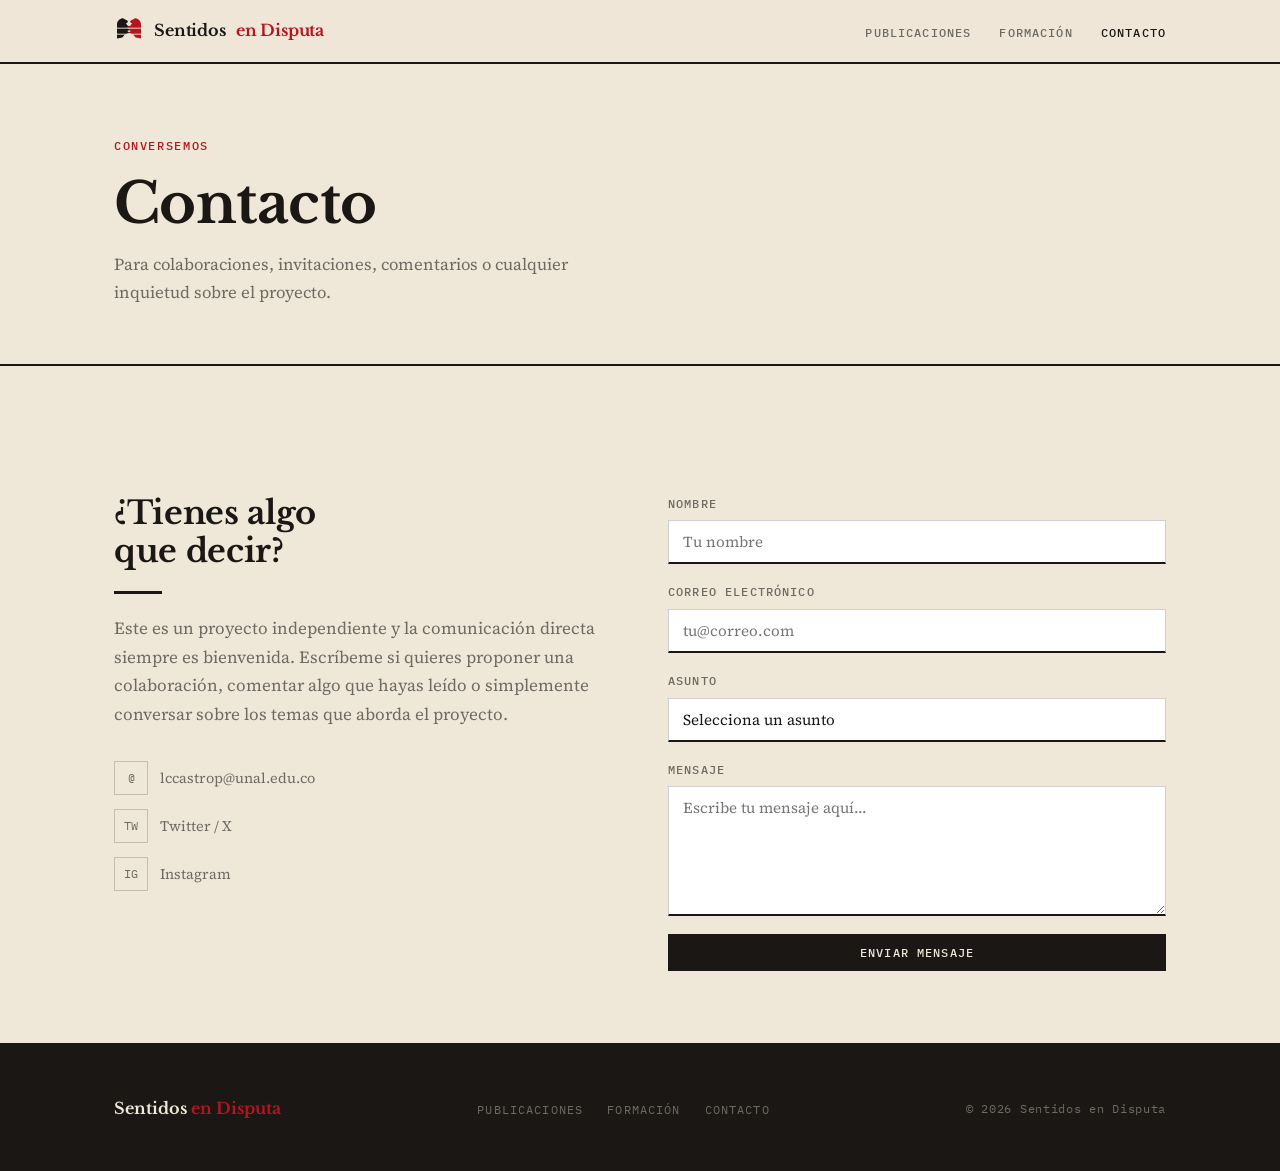
==== pages/contacto.html @ 9b0b1aa0 "Sitio inicial de Sentidos en Disputa (SED) HTML/CSS/JS estático para Vercel. Paleta rojinegra, tipog" ====
<!DOCTYPE html>
<html lang="es">
<head>
  <meta charset="UTF-8" />
  <meta name="viewport" content="width=device-width, initial-scale=1.0" />
  <title>Contacto — Sentidos en Disputa</title>
  <meta name="description" content="Ponte en contacto con Sentidos en Disputa (SED)." />
  <link rel="preconnect" href="https://fonts.googleapis.com" />
  <link rel="preconnect" href="https://fonts.gstatic.com" crossorigin />
  <link href="https://fonts.googleapis.com/css2?family=Libre+Baskerville:ital,wght@0,400;0,700;1,400&family=Source+Serif+4:ital,wght@0,400;0,600;1,400&family=IBM+Plex+Mono:wght@400;500&display=swap" rel="stylesheet" />
  <link rel="stylesheet" href="../css/style.css" />
</head>
<body>

  <nav class="site-nav">
    <div class="nav-inner">
      <a href="../index.html" class="nav-logo">
        <svg class="nav-logo-icon" viewBox="0 0 200 200" xmlns="http://www.w3.org/2000/svg" aria-hidden="true">
          <defs><path id="nf" d="M20,150 L20,52 C24,30 44,14 62,16 L88,30 L94,40 L80,50 L90,64 L120,76 L94,84 L104,94 L88,100 L104,112 L72,124 L56,144 Z"/></defs>
          <use href="#nf" fill="#1A1714"/>
          <use href="#nf" fill="#B5151F" transform="translate(200,0) scale(-1,1)"/>
          <rect x="0" y="78" width="200" height="6" fill="#EFE7D8"/>
          <rect x="0" y="118" width="200" height="6" fill="#EFE7D8"/>
        </svg>
        Sentidos <span>en Disputa</span>
      </a>
      <ul class="nav-links">
        <li><a href="publicaciones.html">Publicaciones</a></li>
        <li><a href="formacion.html">Formación</a></li>
        <li><a href="contacto.html">Contacto</a></li>
      </ul>
      <button class="nav-toggle" aria-label="Abrir menú" aria-expanded="false">
        <span></span><span></span><span></span>
      </button>
    </div>
  </nav>

  <main>
    <header class="page-header">
      <div class="container">
        <span class="section-label">Conversemos</span>
        <h1>Contacto</h1>
        <p>Para colaboraciones, invitaciones, comentarios o cualquier inquietud sobre el proyecto.</p>
      </div>
    </header>

    <section>
      <div class="container">
        <div class="contact-grid">

          <div class="contact-info">
            <h2>¿Tienes algo<br />que decir?</h2>
            <div class="divider"></div>
            <p>
              Este es un proyecto independiente y la comunicación directa siempre es bienvenida.
              Escríbeme si quieres proponer una colaboración, comentar algo que hayas leído o
              simplemente conversar sobre los temas que aborda el proyecto.
            </p>
            <div class="contact-detail" style="margin-top: 32px;">
              <a href="mailto:lccastrop@unal.edu.co">
                <span class="contact-icon">@</span>
                lccastrop@unal.edu.co
              </a>
              <a href="#" target="_blank" rel="noopener">
                <span class="contact-icon">TW</span>
                Twitter / X
              </a>
              <a href="#" target="_blank" rel="noopener">
                <span class="contact-icon">IG</span>
                Instagram
              </a>
            </div>
          </div>

          <div>
            <form id="contact-form" action="https://formspree.io/f/XXXXXXXX" method="POST">
              <!--
                Para activar: crea una cuenta en formspree.io,
                crea un Form y reemplaza XXXXXXXX con tu Form ID.
              -->
              <div class="form-group">
                <label for="nombre">Nombre</label>
                <input type="text" id="nombre" name="nombre" placeholder="Tu nombre" required />
              </div>

              <div class="form-group">
                <label for="email">Correo electrónico</label>
                <input type="email" id="email" name="email" placeholder="tu@correo.com" required />
              </div>

              <div class="form-group">
                <label for="asunto">Asunto</label>
                <select id="asunto" name="asunto">
                  <option value="">Selecciona un asunto</option>
                  <option value="colaboracion">Propuesta de colaboración</option>
                  <option value="invitacion">Invitación</option>
                  <option value="comentario">Comentario sobre el contenido</option>
                  <option value="otro">Otro</option>
                </select>
              </div>

              <div class="form-group">
                <label for="mensaje">Mensaje</label>
                <textarea id="mensaje" name="mensaje" placeholder="Escribe tu mensaje aquí…" required></textarea>
              </div>

              <button type="submit" class="btn btn-primary" style="width:100%; justify-content:center;">
                Enviar mensaje
              </button>
            </form>
          </div>

        </div>
      </div>
    </section>
  </main>

  <footer class="site-footer">
    <div class="container">
      <div class="footer-inner">
        <span class="footer-logo">Sentidos <span>en Disputa</span></span>
        <ul class="footer-links">
          <li><a href="publicaciones.html">Publicaciones</a></li>
          <li><a href="formacion.html">Formación</a></li>
          <li><a href="contacto.html">Contacto</a></li>
        </ul>
        <p class="footer-copy">&copy; 2026 Sentidos en Disputa</p>
      </div>
    </div>
  </footer>

  <script src="../js/main.js"></script>
</body>
</html>
---- css/style.css ----
/* ===========================
   Sentidos en Disputa (SED)
   Sistema gráfico v2 — rojinegro
   =========================== */

:root {
  --negro:      #1A1714;
  --rojo:       #B5151F;
  --papel:      #EFE7D8;
  --gris-ceniza:#6E6A63;
  --oxido:      #B5651D;

  --font-display: 'Libre Baskerville', Georgia, serif;
  --font-body:    'Source Serif 4', Georgia, serif;
  --font-mono:    'IBM Plex Mono', monospace;

  --max-width:  1100px;
  --nav-height: 64px;
  --transition: 0.22s ease;
}

*, *::before, *::after { box-sizing: border-box; margin: 0; padding: 0; }

html { scroll-behavior: smooth; }

body {
  background: var(--papel);
  color: var(--negro);
  font-family: var(--font-body);
  font-size: 17px;
  line-height: 1.7;
  min-height: 100vh;
  display: flex;
  flex-direction: column;
}

a {
  color: var(--oxido);
  text-decoration: none;
  transition: color var(--transition);
}

a:hover { color: var(--rojo); }

img { max-width: 100%; display: block; }

/* ===========================
   TIPOGRAFÍA
   =========================== */

h1, h2, h3, h4 {
  font-family: var(--font-display);
  font-weight: 700;
  letter-spacing: -0.01em;
  line-height: 1.2;
  color: var(--negro);
}

h1 { font-size: clamp(2rem, 5vw, 3.5rem); }
h2 { font-size: clamp(1.4rem, 3vw, 2rem); }
h3 { font-size: clamp(1rem, 2vw, 1.3rem); }

p { color: var(--negro); max-width: 68ch; }

strong { color: var(--negro); }

/* ===========================
   LAYOUT
   =========================== */

.container {
  width: 100%;
  max-width: var(--max-width);
  margin: 0 auto;
  padding: 0 24px;
}

main { flex: 1; }

section { padding: 72px 0; }

.section-label {
  font-family: var(--font-mono);
  font-size: 0.72rem;
  font-weight: 500;
  letter-spacing: 0.14em;
  text-transform: uppercase;
  color: var(--rojo);
  display: block;
  margin-bottom: 14px;
}

.divider {
  width: 48px;
  height: 3px;
  background: var(--negro);
  margin: 20px 0;
}

/* Tajo diagonal — elemento de identidad del manual */
.tajo {
  width: 100%;
  height: 14px;
  background: repeating-linear-gradient(115deg, var(--negro) 0 2px, transparent 2px 14px);
  margin: 56px 0;
}

/* ===========================
   NAVEGACIÓN
   =========================== */

.site-nav {
  position: fixed;
  top: 0; left: 0; right: 0;
  height: var(--nav-height);
  background: rgba(239, 231, 216, 0.96);
  backdrop-filter: blur(10px);
  -webkit-backdrop-filter: blur(10px);
  border-bottom: 2px solid var(--negro);
  z-index: 1000;
  display: flex;
  align-items: center;
}

.nav-inner {
  display: flex;
  align-items: center;
  justify-content: space-between;
  width: 100%;
  max-width: var(--max-width);
  margin: 0 auto;
  padding: 0 24px;
}

.nav-logo {
  font-family: var(--font-display);
  font-weight: 700;
  font-size: 1rem;
  color: var(--negro);
  letter-spacing: -0.01em;
  display: flex;
  align-items: center;
  gap: 10px;
}

.nav-logo span { color: var(--rojo); }

.nav-logo-icon { width: 30px; height: 30px; flex-shrink: 0; }

.nav-links {
  display: flex;
  align-items: center;
  gap: 28px;
  list-style: none;
}

.nav-links a {
  font-family: var(--font-mono);
  font-size: 0.72rem;
  font-weight: 500;
  letter-spacing: 0.1em;
  text-transform: uppercase;
  color: var(--gris-ceniza);
  transition: color var(--transition);
}

.nav-links a:hover,
.nav-links a.active { color: var(--negro); }

.nav-toggle {
  display: none;
  background: none;
  border: none;
  cursor: pointer;
  flex-direction: column;
  gap: 5px;
  padding: 4px;
}

.nav-toggle span {
  display: block;
  width: 24px;
  height: 2px;
  background: var(--negro);
  transition: all var(--transition);
}

/* ===========================
   HERO
   =========================== */

.hero {
  min-height: 100vh;
  display: flex;
  align-items: center;
  padding-top: var(--nav-height);
  position: relative;
  overflow: hidden;
}

.hero::before {
  content: '';
  position: absolute;
  inset: 0;
  background: radial-gradient(ellipse at 78% 40%, rgba(181,21,31,0.05) 0%, transparent 60%);
  pointer-events: none;
}

.hero::after {
  content: '';
  position: absolute;
  bottom: 0; left: 0; right: 0;
  height: 10px;
  background: repeating-linear-gradient(115deg, var(--negro) 0 2px, transparent 2px 14px);
}

.hero-content { max-width: 680px; }

.hero-eyebrow {
  font-family: var(--font-mono);
  font-size: 0.72rem;
  font-weight: 500;
  letter-spacing: 0.16em;
  text-transform: uppercase;
  color: var(--rojo);
  margin-bottom: 20px;
  display: flex;
  align-items: center;
  gap: 12px;
}

.hero-eyebrow::before {
  content: '';
  display: inline-block;
  width: 28px;
  height: 2px;
  background: var(--rojo);
}

.hero h1 { margin-bottom: 24px; }

.hero h1 em { font-style: italic; color: var(--rojo); }

.hero-description {
  font-family: var(--font-body);
  font-size: 1.1rem;
  line-height: 1.8;
  color: var(--gris-ceniza);
  margin-bottom: 40px;
  max-width: 54ch;
}

.hero-actions { display: flex; gap: 16px; flex-wrap: wrap; }

/* ===========================
   BOTONES
   =========================== */

.btn {
  display: inline-flex;
  align-items: center;
  gap: 8px;
  padding: 11px 26px;
  font-family: var(--font-mono);
  font-size: 0.72rem;
  font-weight: 500;
  letter-spacing: 0.1em;
  text-transform: uppercase;
  border: none;
  cursor: pointer;
  transition: all var(--transition);
  text-decoration: none;
}

.btn-primary { background: var(--negro); color: var(--papel); }
.btn-primary:hover { background: var(--rojo); color: var(--papel); }

.btn-outline { background: transparent; color: var(--negro); border: 2px solid var(--negro); }
.btn-outline:hover { border-color: var(--rojo); color: var(--rojo); }

/* ===========================
   CARDS
   =========================== */

.card-grid {
  display: grid;
  grid-template-columns: repeat(auto-fill, minmax(280px, 1fr));
  gap: 20px;
  margin-top: 40px;
}

.card {
  background: #fff;
  border: 1px solid rgba(26,23,20,0.12);
  border-top: 3px solid var(--negro);
  padding: 28px;
  transition: border-top-color var(--transition), transform var(--transition);
  display: flex;
  flex-direction: column;
}

.card:hover { border-top-color: var(--rojo); transform: translateY(-2px); }

.card-tag {
  font-family: var(--font-mono);
  font-size: 0.68rem;
  font-weight: 500;
  letter-spacing: 0.14em;
  text-transform: uppercase;
  color: var(--rojo);
  margin-bottom: 14px;
}

.card h3 { font-size: 1.05rem; margin-bottom: 10px; }

.card p { font-size: 0.9rem; color: var(--gris-ceniza); flex: 1; }

.card-link {
  display: inline-flex;
  align-items: center;
  gap: 6px;
  font-family: var(--font-mono);
  font-size: 0.72rem;
  font-weight: 500;
  letter-spacing: 0.1em;
  text-transform: uppercase;
  color: var(--oxido);
  margin-top: 20px;
}

.card-link::after { content: '→'; transition: transform var(--transition); }
.card:hover .card-link::after { transform: translateX(4px); }

/* ===========================
   PAGE HEADER
   =========================== */

.page-header {
  padding-top: calc(var(--nav-height) + 72px);
  padding-bottom: 56px;
  border-bottom: 2px solid var(--negro);
}

.page-header h1 { margin-bottom: 14px; }

.page-header p { font-size: 1.05rem; color: var(--gris-ceniza); max-width: 58ch; }

/* ===========================
   BLOG
   =========================== */

.post-list { margin-top: 40px; }

.post-item {
  display: grid;
  grid-template-columns: 120px 1fr;
  gap: 28px;
  padding: 28px 0;
  border-bottom: 1px solid rgba(26,23,20,0.15);
  align-items: start;
}

.post-item:first-child { border-top: 1px solid rgba(26,23,20,0.15); }

.post-date {
  font-family: var(--font-mono);
  font-size: 0.72rem;
  color: var(--gris-ceniza);
  padding-top: 3px;
}

.post-body h3 { margin-bottom: 8px; transition: color var(--transition); }
.post-item:hover .post-body h3 { color: var(--rojo); }

.post-body p { font-size: 0.92rem; color: var(--gris-ceniza); }

.post-tags { display: flex; gap: 8px; flex-wrap: wrap; margin-top: 10px; }

.tag {
  font-family: var(--font-mono);
  font-size: 0.68rem;
  font-weight: 500;
  letter-spacing: 0.1em;
  text-transform: uppercase;
  color: var(--rojo);
  border: 1px solid rgba(181,21,31,0.35);
  padding: 3px 9px;
  background: transparent;
}

/* ===========================
   SOBRE MÍ
   =========================== */

.about-grid {
  display: grid;
  grid-template-columns: 1fr 2fr;
  gap: 56px;
  align-items: start;
  margin-top: 56px;
}

.about-photo {
  aspect-ratio: 3/4;
  background: rgba(26,23,20,0.06);
  border: 1px solid rgba(26,23,20,0.15);
  display: flex;
  align-items: center;
  justify-content: center;
  color: var(--gris-ceniza);
  font-family: var(--font-mono);
  font-size: 0.72rem;
  letter-spacing: 0.1em;
  text-transform: uppercase;
  overflow: hidden;
}

.about-photo img { width: 100%; height: 100%; object-fit: cover; }

.about-text h2 { margin-bottom: 20px; }
.about-text p + p { margin-top: 16px; }
.about-links { display: flex; flex-wrap: wrap; gap: 12px; margin-top: 28px; }

/* ===========================
   MULTIMEDIA
   =========================== */

.media-grid {
  display: grid;
  grid-template-columns: repeat(auto-fill, minmax(300px, 1fr));
  gap: 20px;
  margin-top: 40px;
}

.media-item {
  background: #fff;
  border: 1px solid rgba(26,23,20,0.12);
  border-top: 3px solid var(--negro);
  overflow: hidden;
  transition: border-top-color var(--transition);
}

.media-item:hover { border-top-color: var(--rojo); }

.media-thumb {
  aspect-ratio: 16/9;
  background: rgba(26,23,20,0.06);
  display: flex;
  align-items: center;
  justify-content: center;
  position: relative;
  overflow: hidden;
}

.media-thumb iframe { width: 100%; height: 100%; border: none; }

.media-play {
  width: 52px;
  height: 52px;
  border-radius: 50%;
  background: rgba(239,231,216,0.92);
  border: 2px solid var(--negro);
  display: flex;
  align-items: center;
  justify-content: center;
  transition: all var(--transition);
}

.media-play svg { width: 18px; height: 18px; fill: var(--negro); margin-left: 3px; }
.media-item:hover .media-play { background: var(--negro); }
.media-item:hover .media-play svg { fill: var(--papel); }

.media-info { padding: 18px 22px; }
.media-info h3 { font-size: 0.95rem; margin-bottom: 5px; }
.media-info p { font-size: 0.85rem; color: var(--gris-ceniza); }

/* ===========================
   CONTACTO
   =========================== */

.contact-grid {
  display: grid;
  grid-template-columns: 1fr 1fr;
  gap: 56px;
  margin-top: 56px;
  align-items: start;
}

.contact-info p { color: var(--gris-ceniza); margin-bottom: 28px; }

.contact-detail { display: flex; flex-direction: column; gap: 14px; }

.contact-detail a {
  display: flex;
  align-items: center;
  gap: 12px;
  color: var(--gris-ceniza);
  font-size: 0.9rem;
  transition: color var(--transition);
}

.contact-detail a:hover { color: var(--rojo); }

.contact-icon {
  width: 34px;
  height: 34px;
  border: 1px solid rgba(26,23,20,0.2);
  display: flex;
  align-items: center;
  justify-content: center;
  flex-shrink: 0;
  font-family: var(--font-mono);
  font-size: 0.72rem;
}

form { display: flex; flex-direction: column; gap: 18px; }

.form-group { display: flex; flex-direction: column; gap: 7px; }

label {
  font-family: var(--font-mono);
  font-size: 0.72rem;
  font-weight: 500;
  letter-spacing: 0.1em;
  text-transform: uppercase;
  color: var(--gris-ceniza);
}

input, textarea, select {
  background: #fff;
  border: 1px solid rgba(26,23,20,0.2);
  border-bottom: 2px solid var(--negro);
  color: var(--negro);
  font-family: var(--font-body);
  font-size: 0.95rem;
  padding: 10px 14px;
  width: 100%;
  outline: none;
  transition: border-bottom-color var(--transition);
  -webkit-appearance: none;
}

input:focus, textarea:focus, select:focus { border-bottom-color: var(--rojo); }

textarea { min-height: 130px; resize: vertical; }

/* ===========================
   FOOTER
   =========================== */

.site-footer {
  background: var(--negro);
  border-top: 3px solid var(--negro);
  padding: 48px 0;
  margin-top: auto;
}

.footer-inner {
  display: flex;
  align-items: center;
  justify-content: space-between;
  flex-wrap: wrap;
  gap: 16px;
}

.footer-logo {
  font-family: var(--font-display);
  font-size: 1rem;
  color: var(--papel);
  font-weight: 700;
}

.footer-logo span { color: var(--rojo); }

.footer-copy {
  font-family: var(--font-mono);
  font-size: 0.72rem;
  color: var(--gris-ceniza);
  letter-spacing: 0.06em;
}

.footer-links { display: flex; gap: 24px; list-style: none; }

.footer-links a {
  font-family: var(--font-mono);
  font-size: 0.72rem;
  letter-spacing: 0.1em;
  text-transform: uppercase;
  color: var(--gris-ceniza);
  transition: color var(--transition);
}

.footer-links a:hover { color: var(--papel); }

/* ===========================
   LÍNEAS DE TRABAJO
   =========================== */

.lineas-grid { display: flex; flex-direction: column; margin-top: 40px; }

.linea-item {
  display: grid;
  grid-template-columns: 64px 1fr;
  gap: 28px;
  padding: 36px 0;
  border-bottom: 1px solid rgba(26,23,20,0.15);
  align-items: start;
}

.linea-item:first-child { border-top: 1px solid rgba(26,23,20,0.15); }

.linea-number {
  font-family: var(--font-display);
  font-size: 2.5rem;
  font-weight: 700;
  color: rgba(26,23,20,0.12);
  line-height: 1;
  padding-top: 2px;
  transition: color var(--transition);
}

.linea-item:hover .linea-number { color: var(--rojo); }

.linea-content h3 { margin-bottom: 10px; font-size: 1.15rem; }

.linea-content p { font-size: 0.92rem; color: var(--gris-ceniza); max-width: 60ch; }

.linea-keywords { display: flex; gap: 8px; flex-wrap: wrap; margin-top: 14px; }

/* ===========================
   PROYECTO
   =========================== */

.proyecto-body {
  display: grid;
  grid-template-columns: 2fr 1fr;
  gap: 56px;
  margin-top: 56px;
  align-items: start;
}

.proyecto-text p + p { margin-top: 18px; }
.proyecto-text h2 { margin-top: 40px; margin-bottom: 14px; }

.proyecto-sidebar { position: sticky; top: calc(var(--nav-height) + 28px); }

.sidebar-box {
  background: #fff;
  border: 1px solid rgba(26,23,20,0.12);
  border-top: 3px solid var(--negro);
  padding: 24px;
}

.sidebar-box h4 {
  font-family: var(--font-mono);
  font-size: 0.68rem;
  font-weight: 500;
  letter-spacing: 0.14em;
  text-transform: uppercase;
  color: var(--rojo);
  margin-bottom: 14px;
}

.sidebar-box ul { list-style: none; display: flex; flex-direction: column; gap: 9px; }

.sidebar-box li {
  font-size: 0.88rem;
  color: var(--gris-ceniza);
  display: flex;
  align-items: flex-start;
  gap: 8px;
  font-family: var(--font-body);
}

.sidebar-box li::before { content: '·'; color: var(--rojo); flex-shrink: 0; line-height: 1.7; }

/* ===========================
   ANIMACIONES
   =========================== */

@keyframes fadeUp {
  from { opacity: 0; transform: translateY(16px); }
  to   { opacity: 1; transform: translateY(0); }
}

.fade-up {
  opacity: 0;
  animation: fadeUp 0.55s ease forwards;
}

.fade-up:nth-child(2) { animation-delay: 0.1s; }
.fade-up:nth-child(3) { animation-delay: 0.2s; }
.fade-up:nth-child(4) { animation-delay: 0.3s; }

/* ===========================
   RESPONSIVE
   =========================== */

@media (max-width: 768px) {
  .nav-links {
    position: fixed;
    top: var(--nav-height);
    left: 0; right: 0;
    background: var(--papel);
    border-bottom: 2px solid var(--negro);
    flex-direction: column;
    align-items: flex-start;
    gap: 0;
    padding: 12px 0;
    transform: translateY(-110%);
    opacity: 0;
    transition: transform var(--transition), opacity var(--transition);
    pointer-events: none;
  }

  .nav-links.is-open { transform: translateY(0); opacity: 1; pointer-events: all; }
  .nav-links li { width: 100%; }
  .nav-links a { display: block; padding: 12px 24px; font-size: 0.8rem; }
  .nav-toggle { display: flex; }

  .about-grid { grid-template-columns: 1fr; gap: 28px; }
  .about-photo { aspect-ratio: 1/1; max-width: 260px; }
  .contact-grid { grid-template-columns: 1fr; gap: 36px; }
  .proyecto-body { grid-template-columns: 1fr; }
  .proyecto-sidebar { position: static; }
  .post-item { grid-template-columns: 1fr; gap: 6px; }
  .linea-item { grid-template-columns: 1fr; gap: 6px; }
  .linea-number { font-size: 1.4rem; }
  .footer-inner { flex-direction: column; align-items: flex-start; }
  section { padding: 48px 0; }
}

@media (max-width: 480px) {
  .hero-actions { flex-direction: column; }
  .btn { justify-content: center; }
}
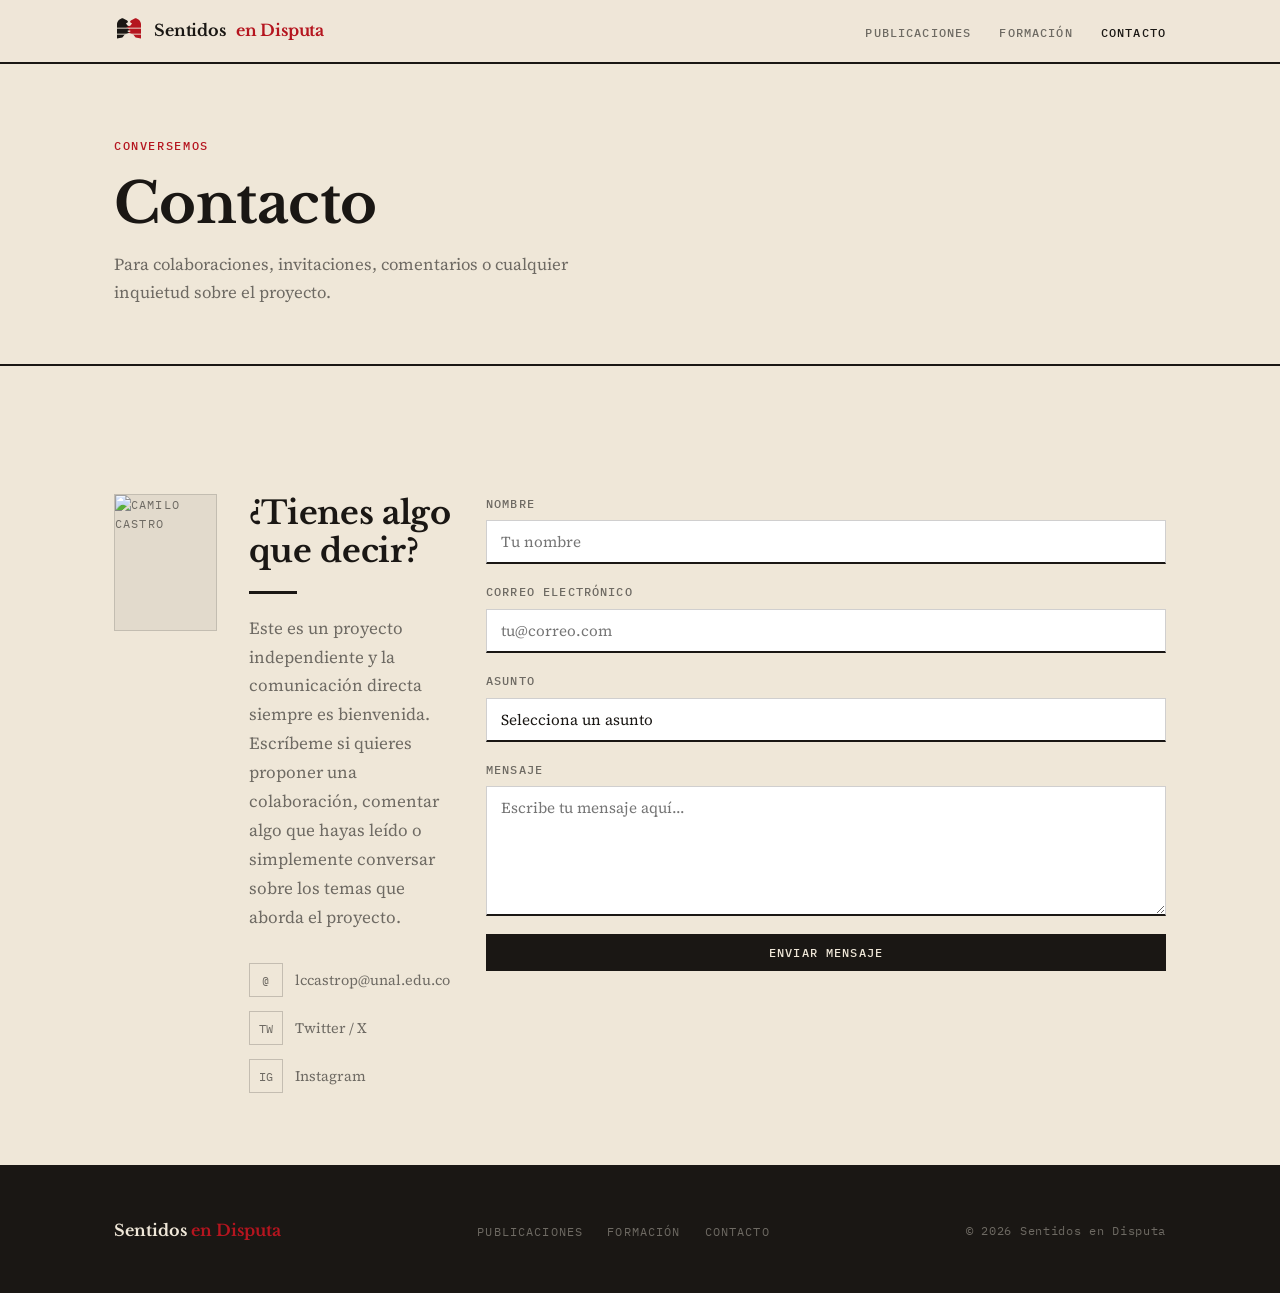
==== commit a892d457: "Actualiza contacto: formulario Web3Forms y foto en contacto responsive" ====
--- a/pages/contacto.html
+++ b/pages/contacto.html
@@ -49,35 +49,39 @@
         <div class="contact-grid">
 
           <div class="contact-info">
-            <h2>¿Tienes algo<br />que decir?</h2>
-            <div class="divider"></div>
-            <p>
-              Este es un proyecto independiente y la comunicación directa siempre es bienvenida.
-              Escríbeme si quieres proponer una colaboración, comentar algo que hayas leído o
-              simplemente conversar sobre los temas que aborda el proyecto.
-            </p>
-            <div class="contact-detail" style="margin-top: 32px;">
-              <a href="mailto:lccastrop@unal.edu.co">
-                <span class="contact-icon">@</span>
-                lccastrop@unal.edu.co
-              </a>
-              <a href="#" target="_blank" rel="noopener">
-                <span class="contact-icon">TW</span>
-                Twitter / X
-              </a>
-              <a href="#" target="_blank" rel="noopener">
-                <span class="contact-icon">IG</span>
-                Instagram
-              </a>
+            <div class="about-photo">
+              <img src="../img/foto-camilo.jpg" alt="Camilo Castro" />
+            </div>
+            <div>
+              <h2>¿Tienes algo<br />que decir?</h2>
+              <div class="divider"></div>
+              <p>
+                Este es un proyecto independiente y la comunicación directa siempre es bienvenida.
+                Escríbeme si quieres proponer una colaboración, comentar algo que hayas leído o
+                simplemente conversar sobre los temas que aborda el proyecto.
+              </p>
+              <div class="contact-detail" style="margin-top: 32px;">
+                <a href="mailto:lccastrop@unal.edu.co">
+                  <span class="contact-icon">@</span>
+                  lccastrop@unal.edu.co
+                </a>
+                <a href="#" target="_blank" rel="noopener">
+                  <span class="contact-icon">TW</span>
+                  Twitter / X
+                </a>
+                <a href="#" target="_blank" rel="noopener">
+                  <span class="contact-icon">IG</span>
+                  Instagram
+                </a>
+              </div>
             </div>
           </div>
 
           <div>
-            <form id="contact-form" action="https://formspree.io/f/XXXXXXXX" method="POST">
-              <!--
-                Para activar: crea una cuenta en formspree.io,
-                crea un Form y reemplaza XXXXXXXX con tu Form ID.
-              -->
+            <form id="contact-form" action="https://api.web3forms.com/submit" method="POST" accept-charset="UTF-8">
+              <input type="hidden" name="access_key" value="a4b5ec14-117a-408f-9978-a62aded4a7b5" />
+              <input type="hidden" name="subject" value="Nuevo mensaje desde Sentidos en Disputa" />
+              <input type="checkbox" name="botcheck" class="hidden" style="display:none;" />
               <div class="form-group">
                 <label for="nombre">Nombre</label>
                 <input type="text" id="nombre" name="nombre" placeholder="Tu nombre" required />
--- a/css/style.css
+++ b/css/style.css
@@ -480,10 +480,30 @@
 
 .contact-grid {
   display: grid;
-  grid-template-columns: 1fr 1fr;
-  gap: 56px;
+  grid-template-columns: 1fr 2fr;
+  gap: 32px;
   margin-top: 56px;
   align-items: start;
+}
+
+.contact-info {
+  display: grid;
+  grid-template-columns: 1fr 2fr;
+  gap: 32px;
+  align-items: start;
+}
+
+.contact-info .about-photo {
+  aspect-ratio: 3/4;
+  background: rgba(26,23,20,0.06);
+  border: 1px solid rgba(26,23,20,0.15);
+  overflow: hidden;
+}
+
+.contact-info .about-photo img {
+  width: 100%;
+  height: 100%;
+  object-fit: cover;
 }
 
 .contact-info p { color: var(--gris-ceniza); margin-bottom: 28px; }
@@ -721,6 +741,7 @@
   .about-grid { grid-template-columns: 1fr; gap: 28px; }
   .about-photo { aspect-ratio: 1/1; max-width: 260px; }
   .contact-grid { grid-template-columns: 1fr; gap: 36px; }
+  .contact-info { grid-template-columns: 1fr; }
   .proyecto-body { grid-template-columns: 1fr; }
   .proyecto-sidebar { position: static; }
   .post-item { grid-template-columns: 1fr; gap: 6px; }
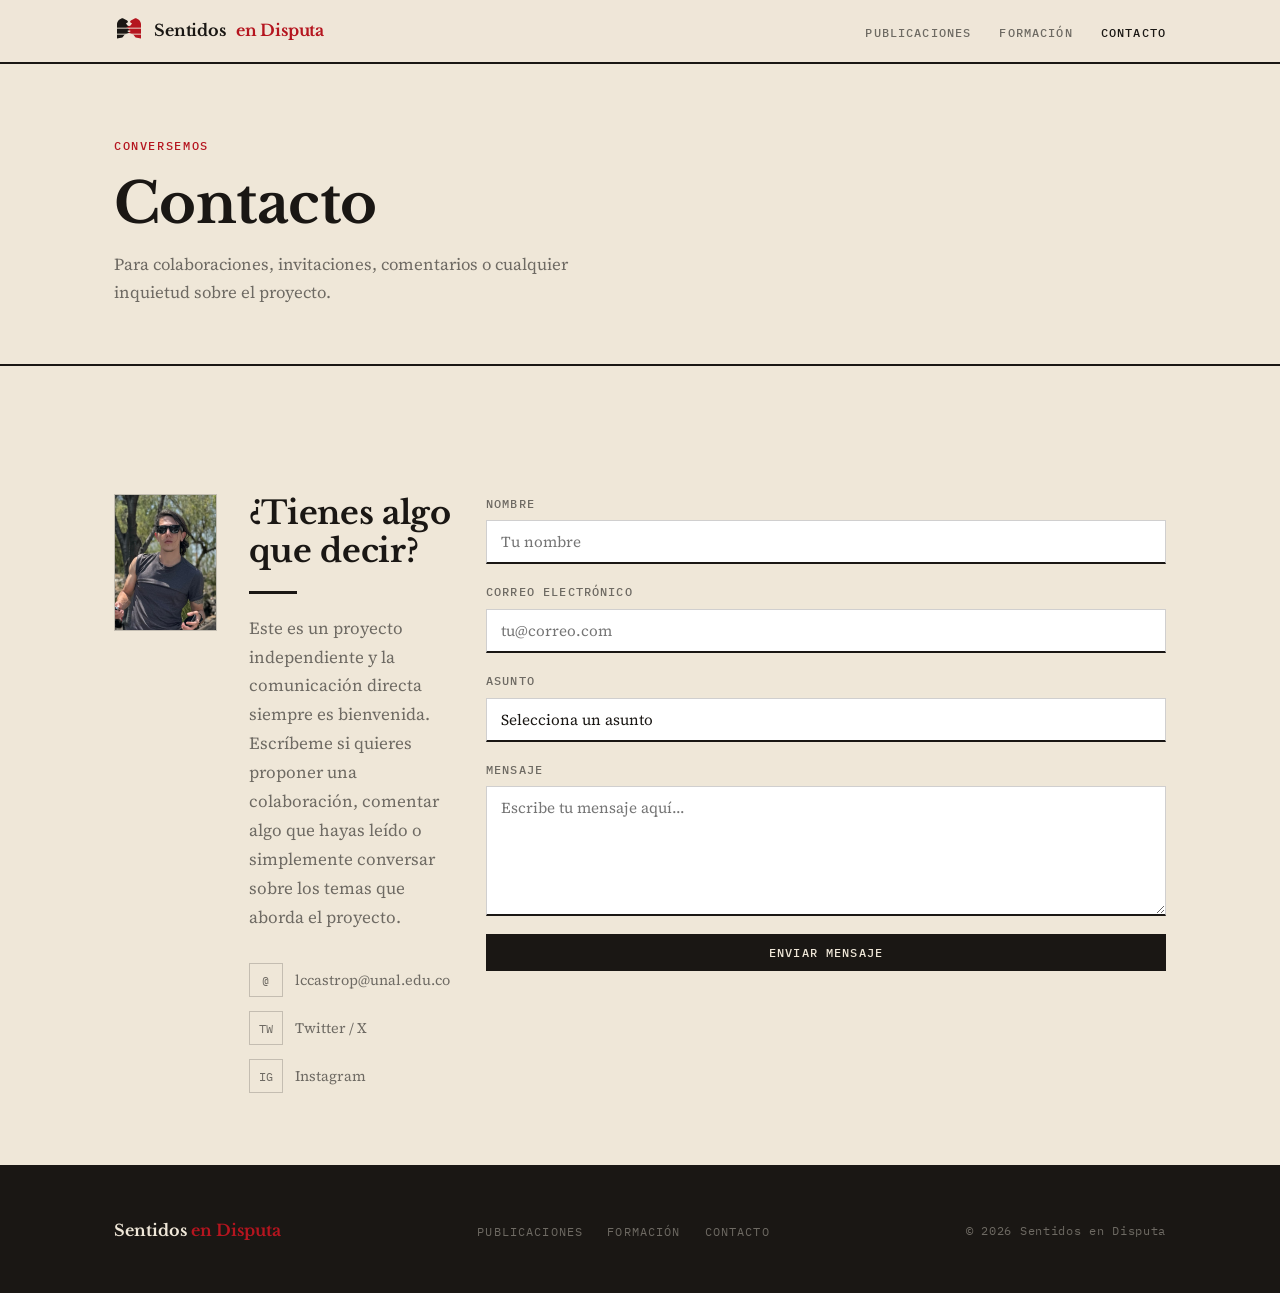
==== commit 29226f58: "Corrige rutas de favicon y foto en producción Vercel" ====
--- a/pages/contacto.html
+++ b/pages/contacto.html
@@ -9,6 +9,8 @@
   <link rel="preconnect" href="https://fonts.gstatic.com" crossorigin />
   <link href="https://fonts.googleapis.com/css2?family=Libre+Baskerville:ital,wght@0,400;0,700;1,400&family=Source+Serif+4:ital,wght@0,400;0,600;1,400&family=IBM+Plex+Mono:wght@400;500&display=swap" rel="stylesheet" />
   <link rel="stylesheet" href="../css/style.css" />
+  <link rel="icon" type="image/svg+xml" href="/img/favicon.svg" />
+  <link rel="icon" type="image/png" href="/img/favicon.png" />
 </head>
 <body>
 
@@ -50,7 +52,7 @@
 
           <div class="contact-info">
             <div class="about-photo">
-              <img src="../img/foto-camilo.jpg" alt="Camilo Castro" />
+              <img src="/img/foto-camilo.jpg" alt="Camilo Castro" />
             </div>
             <div>
               <h2>¿Tienes algo<br />que decir?</h2>
@@ -80,11 +82,10 @@
           <div>
             <form id="contact-form" action="https://api.web3forms.com/submit" method="POST" accept-charset="UTF-8">
               <input type="hidden" name="access_key" value="a4b5ec14-117a-408f-9978-a62aded4a7b5" />
-              <input type="hidden" name="subject" value="Nuevo mensaje desde Sentidos en Disputa" />
-              <input type="checkbox" name="botcheck" class="hidden" style="display:none;" />
+              <input type="text" name="honeypot" style="display:none;" />
               <div class="form-group">
                 <label for="nombre">Nombre</label>
-                <input type="text" id="nombre" name="nombre" placeholder="Tu nombre" required />
+                <input type="text" id="nombre" name="name" placeholder="Tu nombre" required />
               </div>
 
               <div class="form-group">
@@ -94,18 +95,18 @@
 
               <div class="form-group">
                 <label for="asunto">Asunto</label>
-                <select id="asunto" name="asunto">
+                <select id="asunto" name="subject">
                   <option value="">Selecciona un asunto</option>
-                  <option value="colaboracion">Propuesta de colaboración</option>
-                  <option value="invitacion">Invitación</option>
-                  <option value="comentario">Comentario sobre el contenido</option>
-                  <option value="otro">Otro</option>
+                  <option value="Propuesta de colaboración">Propuesta de colaboración</option>
+                  <option value="Invitación">Invitación</option>
+                  <option value="Comentario sobre el contenido">Comentario sobre el contenido</option>
+                  <option value="Otro">Otro</option>
                 </select>
               </div>
 
               <div class="form-group">
                 <label for="mensaje">Mensaje</label>
-                <textarea id="mensaje" name="mensaje" placeholder="Escribe tu mensaje aquí…" required></textarea>
+                <textarea id="mensaje" name="message" placeholder="Escribe tu mensaje aquí…" required></textarea>
               </div>
 
               <button type="submit" class="btn btn-primary" style="width:100%; justify-content:center;">
